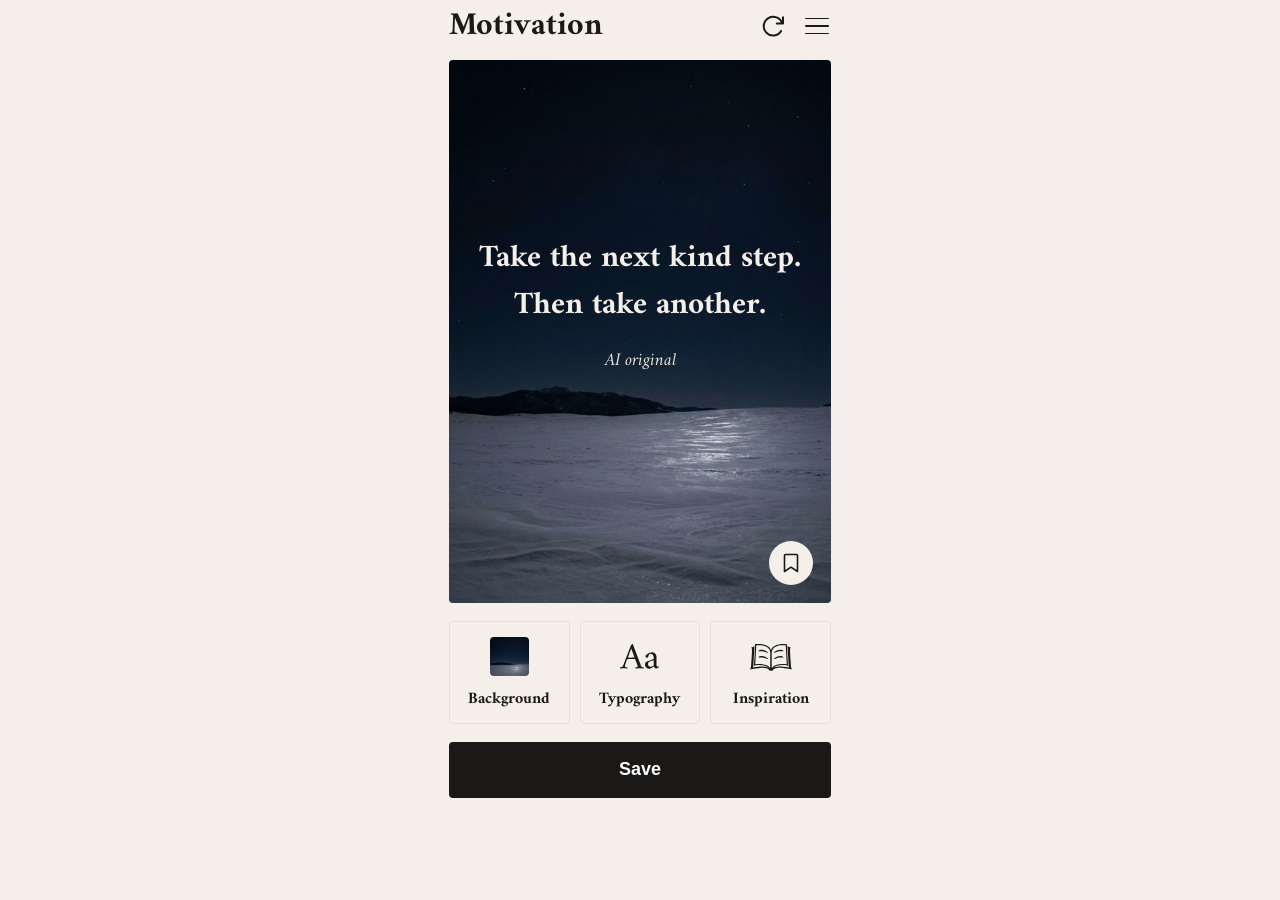
==== index.html @ f85e90f9 "Separate custom input guidance from built-in wallpaper text" ====
<!doctype html>
<html lang="en">
<head><meta charset="utf-8"><meta name="viewport" content="width=device-width, initial-scale=1, viewport-fit=cover"><meta name="theme-color" content="#F5EFE9"><title>Motivation</title><meta name="mobile-web-app-capable" content="yes"><meta name="apple-mobile-web-app-capable" content="yes"><meta name="apple-mobile-web-app-title" content="Motivation"><meta name="apple-mobile-web-app-status-bar-style" content="default"><link rel="manifest" href="app.webmanifest"><link rel="apple-touch-icon" sizes="180x180" href="assets/icons/apple-touch-icon.png"><link rel="icon" type="image/svg+xml" href="assets/icons/app-icon.svg"><link rel="stylesheet" href="styles.css?v=20261022-4"><script src="i18n.js?v=20261022-4" defer></script><script src="app.js?v=20261022-4" defer></script></head>
<body>
<div class="app">
<header class="header"><button class="brand" id="brand">Motivation</button><div class="header-actions"><button class="icon-button" id="refresh" aria-label="Refresh inspiration"><svg aria-hidden="true" width="30" height="30" viewBox="0 0 24 24" fill="none"><path d="M20 5v5h-5M19.3 10a7.5 7.5 0 1 0-.8 6" stroke="currentColor" stroke-width="1.6" stroke-linecap="round" stroke-linejoin="round"/></svg></button><button class="icon-button menu" id="menu" aria-label="Open menu"><span></span><span></span><span></span></button></div></header>
<main id="home">
<div class="preview-wrap"><div class="wallpaper"><img class="wallpaper-image" src="assets/provided-night-0.jpg" alt=""><div class="wallpaper-copy"><p class="quote"></p><p class="source"></p></div></div><div class="preview-actions"><button class="circle" id="favorite" aria-label="Add to favorites" aria-pressed="false"><svg aria-hidden="true" width="28" height="28" viewBox="0 0 28 28" fill="none" xmlns="http://www.w3.org/2000/svg">
            <path d="M8.5 5.5H19.5C20.0523 5.5 20.5 5.94772 20.5 6.5V22.5L14 18.2L7.5 22.5V6.5C7.5 5.94772 7.94772 5.5 8.5 5.5Z" stroke="#1A1918" stroke-width="1.6" stroke-linejoin="round"/>
          </svg></button></div></div>
<div class="entries"><button class="entry" data-open="image"><span class="entry-art" aria-hidden="true"><img class="entry-bg-image" id="entry-image" src="assets/provided-night-0.jpg" width="39" height="39" alt=""></span><span>Background</span></button><button class="entry" data-open="type"><span class="entry-art" aria-hidden="true"><img src="assets/icons/typography.svg" width="39" height="39" alt=""></span><span>Typography</span></button><button class="entry" data-open="ideas"><span class="entry-art" aria-hidden="true"><img class="is-ideas" src="assets/icons/inspiration.svg" width="42" height="42" alt=""></span><span>Inspiration</span></button></div>
<button class="primary" id="save">Save</button>
<p id="storage-error" class="error" role="status" hidden></p>
</main>

<section id="settings" class="settings" aria-labelledby="settings-title" hidden>
  <header class="page-heading"><button type="button" class="back-button" id="settings-back" aria-label="Back to home">‹</button><h1 id="settings-title">Settings</h1></header>
  <nav class="settings-list" aria-label="Settings">
    <button type="button" class="settings-row" data-settings="language"><span>Language</span><span class="row-detail"><span id="current-language">English</span> <span aria-hidden="true">›</span></span></button>
    <button type="button" class="settings-row" data-settings="favorites"><span>Favorites</span><span class="row-detail"><span id="favorites-count">0</span> <span aria-hidden="true">›</span></span></button>
    <button type="button" class="settings-row" data-settings="feedback"><span>Feedback</span><span aria-hidden="true">›</span></button>
    <button type="button" class="settings-row" data-settings="privacy"><span>Privacy Policy</span><span aria-hidden="true">›</span></button>
    <div class="settings-row version-row"><span>Version</span><span id="version-value" class="row-detail">Demo 0.1</span></div>
  </nav>
</section>
<section id="settings-detail" class="settings" aria-labelledby="detail-title" hidden>
  <header class="page-heading"><button type="button" class="back-button" id="detail-back" aria-label="Back to settings">‹</button><h1 id="detail-title">Favorites</h1></header>
  <div id="detail-favorites" class="detail-panel" hidden><div id="favorites-grid" class="favorites-grid"></div><div id="favorites-empty" class="empty-state"><img class="favorites-empty-icon" src="assets/icons/favorites-empty.png" alt="" aria-hidden="true"><h2>No favorites yet</h2><p>Tap the bookmark on a wallpaper to keep it here.</p><button type="button" class="primary" id="favorites-home">Create a wallpaper</button></div></div>
  <div id="detail-language" class="detail-panel" hidden><p class="helper">Built-in inspiration follows this language. Your own words stay unchanged.</p><div id="language-options" role="group" aria-label="Language"></div></div>
  <div id="detail-feedback" class="detail-panel" hidden><label for="feedback-input">Your feedback</label><textarea id="feedback-input" rows="6" placeholder="Tell us what could be better…"></textarea><p class="helper" id="feedback-note">Demo address only — this inbox does not receive messages.</p><p class="demo-email">feedback@motivation.example</p><button type="button" class="primary" id="copy-feedback">Copy feedback</button><p class="helper" id="feedback-status" role="status"></p></div>
  <div id="detail-privacy" class="detail-panel policy-copy" hidden><h2>About this demo</h2><p>This notice describes Demo 0.1 and its current behavior.</p><p>Every new visit starts with a new quote and background. Favorites and your language choice are kept.</p><h2>Data on this device</h2><p>Your current wallpaper, favorites and language choice are saved in this browser on this device. They are not synced to an account or another device. You can remove them by clearing this site’s browser data.</p><h2>Feedback</h2><p>Feedback is only copied when you ask. This demo does not submit it. The displayed email address is a placeholder, not a working inbox.</p><h2>Images and words</h2><p>Backgrounds and AI-written quotes are bundled with this demo. No live AI generation request is made when you choose them.</p><h2>Website hosting</h2><p>The website is hosted on GitHub Pages. GitHub may process technical request information under its own privacy policy. This notice does not describe GitHub’s practices.</p><h2>Before launch</h2><p>This notice must be updated if analytics, accounts, cloud storage, live AI or real feedback collection are added.</p></div>
</section>
<div id="editor" class="editor" role="dialog" aria-modal="true" aria-label="Wallpaper editor" hidden>
<button class="preview-backdrop" id="preview-close" aria-label="Close editor and return home"><span class="mini-preview"><div class="wallpaper"><img class="wallpaper-image" src="assets/provided-night-0.jpg" alt=""><div class="wallpaper-copy"><p class="quote"></p><p class="source"></p></div></div></span></button>
<section id="sheet" class="sheet">
<div class="sheet-heading"><button class="handle" id="handle" aria-label="Expand editor" aria-expanded="false"><span></span></button></div>
<div class="tabs" role="tablist" aria-label="Editor"><button id="tab-image" role="tab" aria-controls="panel-image" aria-selected="true" data-tab="image">Image</button><button id="tab-type" role="tab" aria-controls="panel-type" aria-selected="false" data-tab="type" tabindex="-1">Type</button><button id="tab-ideas" role="tab" aria-controls="panel-ideas" aria-selected="false" data-tab="ideas" tabindex="-1">Ideas</button></div>
<div class="sheet-content" id="sheet-content">
<section class="panel" id="panel-image" role="tabpanel" aria-labelledby="tab-image"><div class="image-grid"><button type="button" class="image-option" data-background="0" aria-label="Boat in night mist" aria-pressed="false"><img src="assets/provided-night-0.jpg" alt="" loading="lazy"><span class="selected-mark" aria-hidden="true">✓</span></button><button type="button" class="image-option" data-background="1" aria-label="Lone tree at night" aria-pressed="false"><img src="assets/provided-night-1.jpg" alt="" loading="lazy"><span class="selected-mark" aria-hidden="true">✓</span></button><button type="button" class="image-option" data-background="2" aria-label="Bamboo shadows by a window" aria-pressed="false"><img src="assets/provided-night-2.jpg" alt="" loading="lazy"><span class="selected-mark" aria-hidden="true">✓</span></button><button type="button" class="image-option" data-background="3" aria-label="Crescent over cold mountains" aria-pressed="false"><img src="assets/provided-night-3.jpg" alt="" loading="lazy"><span class="selected-mark" aria-hidden="true">✓</span></button><button type="button" class="image-option" data-background="4" aria-label="Light on a dark sea" aria-pressed="false"><img src="assets/provided-night-4.jpg" alt="" loading="lazy"><span class="selected-mark" aria-hidden="true">✓</span></button><button type="button" class="image-option" data-background="5" aria-label="Curtains in the night breeze" aria-pressed="false"><img src="assets/provided-night-5.jpg" alt="" loading="lazy"><span class="selected-mark" aria-hidden="true">✓</span></button><button type="button" class="image-option" data-background="6" aria-label="Snowfield at night" aria-pressed="false"><img src="assets/provided-night-6.jpg" alt="" loading="lazy"><span class="selected-mark" aria-hidden="true">✓</span></button><button type="button" class="image-option" data-background="7" aria-label="Dark vase and bare branches" aria-pressed="false"><img src="assets/provided-night-7.jpg" alt="" loading="lazy"><span class="selected-mark" aria-hidden="true">✓</span></button><button type="button" class="image-option" data-background="8" aria-label="Dunes beneath the stars" aria-pressed="false"><img src="assets/provided-night-8.jpg" alt="" loading="lazy"><span class="selected-mark" aria-hidden="true">✓</span></button><button type="button" class="image-option" data-background="9" aria-label="Reeds over a still pool" aria-pressed="false"><img src="assets/provided-night-9.jpg" alt="" loading="lazy"><span class="selected-mark" aria-hidden="true">✓</span></button><button type="button" class="image-option" data-background="10" aria-label="Pier in night mist" aria-pressed="false"><img src="assets/provided-night-10.jpg" alt="" loading="lazy"><span class="selected-mark" aria-hidden="true">✓</span></button><button type="button" class="image-option" data-background="11" aria-label="Ginkgo on dark stone" aria-pressed="false"><img src="assets/provided-night-11.jpg" alt="" loading="lazy"><span class="selected-mark" aria-hidden="true">✓</span></button><button type="button" class="image-option" data-background="12" aria-label="Burgundy vineyard" aria-pressed="false"><img class="img-thumb-pic" src="assets/rich-wine.jpg" alt="" loading="lazy"><span class="selected-mark" aria-hidden="true">✓</span></button><button type="button" class="image-option" data-background="13" aria-label="Indigo coast" aria-pressed="false"><img class="img-thumb-pic" src="assets/rich-indigo.jpg" alt="" loading="lazy"><span class="selected-mark" aria-hidden="true">✓</span></button><button type="button" class="image-option" data-background="14" aria-label="Emerald woodland" aria-pressed="false"><img class="img-thumb-pic" src="assets/rich-emerald.jpg" alt="" loading="lazy"><span class="selected-mark" aria-hidden="true">✓</span></button><button type="button" class="image-option" data-background="15" aria-label="Copper canyon" aria-pressed="false"><img class="img-thumb-pic" src="assets/rich-umber.jpg" alt="" loading="lazy"><span class="selected-mark" aria-hidden="true">✓</span></button><button type="button" class="image-option" data-background="16" aria-label="Violet still life" aria-pressed="false"><img class="img-thumb-pic" src="assets/rich-plum.jpg" alt="" loading="lazy"><span class="selected-mark" aria-hidden="true">✓</span></button><button type="button" class="image-option" data-background="17" aria-label="Golden autumn" aria-pressed="false"><img class="img-thumb-pic" src="assets/rich-ochre.jpg" alt="" loading="lazy"><span class="selected-mark" aria-hidden="true">✓</span></button><button type="button" class="image-option" data-background="18" aria-label="Teal lagoon" aria-pressed="false"><img class="img-thumb-pic" src="assets/rich-teal.jpg" alt="" loading="lazy"><span class="selected-mark" aria-hidden="true">✓</span></button><button type="button" class="image-option" data-background="19" aria-label="Slate lighthouse" aria-pressed="false"><img class="img-thumb-pic" src="assets/rich-slate.jpg" alt="" loading="lazy"><span class="selected-mark" aria-hidden="true">✓</span></button><button type="button" class="image-option" data-background="20" aria-label="Rose rooftops" aria-pressed="false"><img class="img-thumb-pic" src="assets/rich-rose.jpg" alt="" loading="lazy"><span class="selected-mark" aria-hidden="true">✓</span></button></div></section>
<section class="panel" id="panel-type" role="tabpanel" aria-labelledby="tab-type" hidden><label for="quote-input">Quote</label><textarea aria-describedby="text-limit" id="quote-input" rows="4" placeholder="Add your custom text / quote"></textarea><label for="source-input">Source</label><textarea aria-describedby="text-limit" id="source-input" rows="2" placeholder="Add your custom text / quote"></textarea><p class="helper" id="text-limit" role="status" hidden>Text limit reached. Remove some text to continue.</p><span id="alignment-label" class="field-label">Alignment</span><div class="alignment" role="group" aria-labelledby="alignment-label"><button type="button" data-align="left" aria-label="Align left" aria-pressed="false"><svg aria-hidden="true" width="18" height="16" viewBox="0 0 18 16" fill="none" xmlns="http://www.w3.org/2000/svg">
                  <rect x="0" y="0" width="18" height="1.6" rx="0.8" fill="#1A1918"/>
                  <rect x="0" y="4.8" width="11" height="1.6" rx="0.8" fill="#1A1918"/>
                  <rect x="0" y="9.6" width="14.5" height="1.6" rx="0.8" fill="#1A1918"/>
                  <rect x="0" y="14.4" width="14.5" height="1.6" rx="0.8" fill="#1A1918"/>
                </svg></button><button type="button" data-align="center" aria-label="Align center" aria-pressed="true"><svg aria-hidden="true" width="18" height="16" viewBox="0 0 18 16" fill="none" xmlns="http://www.w3.org/2000/svg">
                  <rect x="0" y="0" width="18" height="1.6" rx="0.8" fill="#1A1918"/>
                  <rect x="3.5" y="4.8" width="11" height="1.6" rx="0.8" fill="#1A1918"/>
                  <rect x="1.75" y="9.6" width="14.5" height="1.6" rx="0.8" fill="#1A1918"/>
                  <rect x="1.75" y="14.4" width="14.5" height="1.6" rx="0.8" fill="#1A1918"/>
                </svg></button><button type="button" data-align="right" aria-label="Align right" aria-pressed="false"><svg aria-hidden="true" width="18" height="16" viewBox="0 0 18 16" fill="none" xmlns="http://www.w3.org/2000/svg">
                  <rect x="0" y="0" width="18" height="1.6" rx="0.8" fill="#1A1918"/>
                  <rect x="7" y="4.8" width="11" height="1.6" rx="0.8" fill="#1A1918"/>
                  <rect x="3.5" y="9.6" width="14.5" height="1.6" rx="0.8" fill="#1A1918"/>
                  <rect x="3.5" y="14.4" width="14.5" height="1.6" rx="0.8" fill="#1A1918"/>
                </svg></button></div></section>
<section class="panel" id="panel-ideas" role="tabpanel" aria-labelledby="tab-ideas" hidden><div class="categories" role="group" aria-label="Quote categories"><button class="category" data-category="Recommended" aria-pressed="false">Recommended</button><button class="category" data-category="Philosophy" aria-pressed="false">Philosophy</button><button class="category" data-category="Motivation" aria-pressed="false">Motivation</button><button class="category" data-category="Love" aria-pressed="false">Love</button><button class="category" data-category="Family" aria-pressed="false">Family</button></div><div id="ideas-grid" class="ideas-grid"></div><p id="ideas-empty" class="helper" hidden>No quotes in this category yet.</p></section>
</div></section></div>
<div id="toast" class="toast" role="status" aria-live="polite" aria-atomic="true"><img id="toast-icon" src="assets/icons/toast-info.svg" data-info="assets/icons/toast-info.svg" data-success="assets/icons/toast-success.svg" width="28" height="28" alt="" aria-hidden="true"><span id="toast-message"></span></div>
</div></body></html>
---- styles.css ----
@font-face{font-family:Amiri;font-style:normal;font-weight:400;font-display:swap;src:url("assets/fonts/amiri-latin-400-normal.woff2") format("woff2")}
@font-face{font-family:Amiri;font-style:normal;font-weight:700;font-display:swap;src:url("assets/fonts/amiri-latin-700-normal.woff2") format("woff2")}
@font-face{font-family:Amiri;font-style:italic;font-weight:400;font-display:swap;src:url("assets/fonts/amiri-latin-400-italic.woff2") format("woff2")}
:root{--page:#F5EFE9;--ink:#1A1918;--secondary:#625F5D;--border:#E6E0DA;--input:rgba(255,255,255,.5);--serif:Amiri,Georgia,'Times New Roman',serif;--sans:-apple-system,BlinkMacSystemFont,'Helvetica Neue',sans-serif;--gutter:24px;color:var(--ink);font-family:var(--sans);background:var(--page);font-synthesis:none}
*{box-sizing:border-box}body{margin:0}button,textarea{font:inherit;color:inherit}button{cursor:pointer;touch-action:manipulation}button{border:0;background:transparent}button:active{opacity:.78}button:focus-visible{outline:2px solid var(--secondary);outline-offset:3px}button:disabled{cursor:wait;opacity:.5}[hidden]{display:none!important}.app{max-width:430px;margin:0 auto;min-height:100dvh;padding:env(safe-area-inset-top) var(--gutter) calc(32px + env(safe-area-inset-bottom))}.header{display:flex;align-items:center;justify-content:space-between;margin-bottom:16px;height:52px}.brand{font:700 32px/1 var(--serif);padding:0;min-height:44px}.icon-button{width:44px;height:44px;display:flex;align-items:center;justify-content:center}.menu{flex-direction:column;gap:5px;margin-right:-8px}.menu span{width:18px;height:1.5px;background:var(--ink);border-radius:1px}.preview-wrap{position:relative}.wallpaper{position:relative;width:100%;aspect-ratio:342/486;border-radius:4px;overflow:hidden;container-type:inline-size;background:#ddd}.wallpaper-image{position:absolute;inset:0;width:100%;height:100%;object-fit:cover}.wallpaper-copy{color:#F5EFE9;position:absolute;left:12.28%;right:12.28%;top:30%;max-height:51%;overflow:auto;scrollbar-width:thin;text-align:center;overflow-wrap:anywhere}.quote{font:700 8.187cqw/1.5 var(--serif);white-space:pre-wrap;margin:0}.source{font:italic 400 4.678cqw/1.25 var(--serif);margin:5.26cqw 0 0;color:#E6E0DA;white-space:pre-wrap}.source:empty{display:none}.preview-actions{position:absolute;right:18px;bottom:18px;display:flex;gap:10px}.circle{width:44px;height:44px;background:var(--page);border-radius:50%;display:grid;place-items:center}.circle[aria-pressed=true] svg path{fill:var(--ink)}.entries{display:grid;grid-template-columns:repeat(3,minmax(0,1fr));gap:10px;margin:18px 0}.entry{min-width:0;height:103px;border:1px solid var(--border);border-radius:4px;display:flex;flex-direction:column;align-items:center;justify-content:center;gap:12px;padding:12px 2px;font:700 16px/20px var(--serif)}.entry>img{width:39px;height:39px;object-fit:cover;border-radius:4px}.entry>svg{height:39px}.aa{font:400 39px/39px var(--serif)}.primary{width:100%;height:56px;background:var(--ink);color:white;font-size:18px;font-weight:700;border-radius:4px}.error{font-size:13px;line-height:20px;color:#9C3B32;margin-top:12px}.editor{position:fixed;inset:0;z-index:10;background:transparent;width:min(100%,430px);margin:auto;height:var(--editor-height,100dvh)}.preview-backdrop{z-index:0;position:absolute;inset:calc(68px + env(safe-area-inset-top)) 0 auto;width:100%;height:calc(41% - 68px - env(safe-area-inset-top));display:flex;align-items:center;justify-content:center;padding-top:0}.mini-preview{display:block;width:38%;max-height:90%}.mini-preview .wallpaper-copy{scrollbar-width:none}.sheet{z-index:1;position:absolute;bottom:0;width:100%;height:59%;background:var(--page);box-shadow:0 0 40px rgba(128,64,0,.1);border-radius:4px 4px 0 0;display:flex;flex-direction:column;transition:height .24s cubic-bezier(.22,1,.36,1)}.sheet.expanded{height:calc(100% - 20px - env(safe-area-inset-top))}.sheet.dragging{transition:none}.sheet-heading{position:relative;height:44px;flex-shrink:0;display:flex;justify-content:center}.handle{width:130px;height:44px;display:grid;place-items:center;touch-action:none}.handle span{width:46px;height:4px;background:#C4BFBA;border-radius:3px}.tabs{height:48px;flex-shrink:0;display:flex;justify-content:center;border-bottom:1px solid var(--border)}.tabs button{width:88px;font:700 18px/24px var(--serif);position:relative;min-height:44px}.tabs button[aria-selected=true]:after{content:'';position:absolute;width:48px;height:4px;background:var(--ink);bottom:0;left:50%;transform:translateX(-50%)}.sheet-content{overflow:auto;overscroll-behavior:contain;flex:1;padding:24px var(--gutter) calc(24px + env(safe-area-inset-bottom))}.image-grid{display:grid;grid-template-columns:repeat(3,minmax(0,1fr));gap:10px}.image-option{position:relative;aspect-ratio:107/190;padding:0;border-radius:4px;overflow:hidden;background:#D9D9D9}.image-option img{width:100%;height:100%;object-fit:cover;display:block}.image-option[aria-pressed=true]{box-shadow:0 0 0 2px var(--ink);outline-offset:4px}.selected-mark{display:none;position:absolute;right:6px;bottom:6px;width:22px;height:22px;align-items:center;justify-content:center;background:var(--page);border-radius:50%;font-size:14px}.image-option[aria-pressed=true] .selected-mark{display:flex}label,.field-label{display:block;font:700 16px/20px var(--serif);margin-bottom:10px}textarea{display:block;width:100%;resize:vertical;background:var(--input);border:1px solid var(--border);border-radius:4px;padding:10px 18px;font:400 16px/24px var(--sans);margin:0 0 18px;min-height:68px}textarea::placeholder{color:#827B74;opacity:1}textarea:focus{outline:1px solid var(--secondary);border-color:var(--secondary)}#quote-input{min-height:116px;color:#C4BFBA}#quote-input::placeholder{color:#C4BFBA}.alignment{display:grid;grid-template-columns:repeat(3,1fr);height:56px;padding:5px;border:1px solid var(--border);background:var(--input);border-radius:4px}.alignment button{height:44px;border:1px solid transparent;border-radius:4px;display:grid;place-items:center}.alignment button[aria-pressed=true]{background:var(--page);border-color:var(--border)}.categories{display:flex;gap:10px;overflow:auto;margin:0 calc(-1 * var(--gutter)) 16px;padding:0 var(--gutter) 4px;scrollbar-width:thin}.category{flex-shrink:0;min-height:44px;padding:0 14px;border:1px solid var(--border);border-radius:4px;background:#F7F1EA;color:var(--secondary);font-size:14px}.category[aria-pressed=true]{color:white;background:var(--ink);border-color:var(--ink)}.ideas-grid{display:grid;grid-template-columns:repeat(2,minmax(0,1fr));gap:10px;align-items:start}.idea{padding:18px;border:1px solid var(--border);border-radius:4px;font:400 16px/24px var(--serif);overflow-wrap:anywhere;min-height:100px}.idea[aria-pressed=true]{border-color:var(--ink);background:var(--input);box-shadow:inset 0 0 0 .5px var(--ink)}.idea-source{display:block;font:italic 12px/18px var(--serif);color:var(--secondary)}.idea-source:before{content:'';display:block;width:24px;height:1px;background:var(--border);margin:10px auto 6px}.helper{font-size:13px;line-height:20px;color:var(--secondary);margin-top:18px}.toast{position:fixed;z-index:30;top:calc(24px + env(safe-area-inset-top));bottom:auto;left:50%;transform:translate(-50%,-12px);display:flex;align-items:center;gap:12px;width:max-content;max-width:calc(min(100vw,430px) - 48px);border:0;border-radius:4px;background:var(--ink);color:#fff;padding:12px;font:400 18px/24px var(--sans);opacity:0;pointer-events:none;transition:opacity .2s,transform .2s;text-align:left}#toast-icon{width:28px;height:28px;flex:0 0 28px}#toast-message{min-width:0;overflow-wrap:anywhere;white-space:normal}.toast.visible{opacity:1;transform:translate(-50%,0)}
@media(max-width:350px){:root{--gutter:16px}.app{padding-top:env(safe-area-inset-top)}.entry{font-size:15px}.idea{padding:14px}}
@media(prefers-reduced-motion:reduce){*,*:before,*:after{transition:none!important;scroll-behavior:auto!important}}

.wallpaper:after{content:"";position:absolute;inset:0;background:linear-gradient(transparent,rgba(0,0,0,.12),transparent);pointer-events:none}.wallpaper-copy{z-index:1}

body.editing #home{visibility:hidden}

/* Settings use the existing page surface, spacing, border and type roles. */
.settings{min-height:70dvh}.page-heading{display:flex;align-items:center;gap:12px;margin:0 0 24px;min-height:52px}.page-heading h1{font:700 28px/36px var(--serif);margin:0}.back-button{min-width:44px;min-height:44px;font:32px/1 var(--sans);margin-left:-12px}.settings-list{border-top:1px solid var(--border)}.settings-row{display:flex;justify-content:space-between;align-items:center;gap:16px;width:100%;min-height:60px;padding:16px 0;border-bottom:1px solid var(--border);text-align:left;font-size:16px}.row-detail{display:flex;gap:12px;align-items:center;color:var(--secondary);font-size:14px}.version-row{cursor:default}.favorites-grid{display:grid;grid-template-columns:repeat(2,minmax(0,1fr));gap:18px 10px}.favorite-item{min-width:0}.favorite-restore{display:block;width:100%;padding:0;border-radius:4px}.favorite-remove{font-size:13px;min-height:44px;color:var(--secondary);text-decoration:underline;text-underline-offset:4px}.empty-state{padding:40px 0;text-align:center}.empty-state h2{font:700 24px/32px var(--serif);margin:0 0 12px}.empty-state p,.policy-copy p{font-size:14px;line-height:24px;color:var(--secondary);margin:0 0 24px}.empty-state .primary{margin-top:12px}.policy-copy h2{font:700 20px/28px var(--serif);margin:24px 0 12px}
/* Shared reference-space padding: 24 px top/sides; 10 px above actions. */
.wallpaper-copy{inset:7.01754cqw 7.01754cqw 21.05263cqw;max-height:none;display:flex;flex-direction:column;justify-content:center;overflow:hidden}.quote,.source{flex-shrink:0}
.entry>svg{width:39px;height:39px;flex-shrink:0}

.fit-measure{position:fixed;left:-10000px;top:0;width:342px;visibility:hidden;pointer-events:none;contain:layout style}.demo-email{font-size:14px;overflow-wrap:anywhere;margin:0 0 24px;color:var(--secondary)}.entry{font-size:clamp(12px,3.8vw,16px);overflow-wrap:anywhere}.entry>span:last-child{max-width:100%;line-height:20px}.category{max-width:100%;white-space:nowrap}.settings-row>span{min-width:0;overflow-wrap:anywhere}

.language-check{visibility:hidden}.settings-row[aria-pressed=true] .language-check{visibility:visible}

.entry-art{width:42px;height:42px;flex:0 0 42px;display:grid;place-items:center}.entry-art img{display:block;width:39px;height:39px;object-fit:contain}.entry-art img.is-ideas{width:42px;height:42px}.entry-art .entry-bg-image{object-fit:cover;border-radius:4px}

.transition-wallpaper{position:fixed;z-index:0;transform-origin:top left;pointer-events:none;margin:0}.editor.is-transitioning{pointer-events:none}

.idea-column{display:flex;flex-direction:column;gap:10px;min-width:0}.idea-column .idea{width:100%;flex-shrink:0}#source-input,#source-input::placeholder{color:#C4BFBA}.tabs button:focus,.tabs button:focus-visible{outline:0;box-shadow:none}.tabs button:focus-visible{text-decoration:underline;text-underline-offset:6px}.tabs button{-webkit-tap-highlight-color:transparent}

.editor:focus,.editor:focus-visible{outline:none;box-shadow:none}

.entries{margin-top:18px}.preview-backdrop{align-items:flex-start}

/* Confirmed header spacing and Favorites empty state. */
.header{margin-bottom:8px}.header-actions{display:flex;align-items:center;gap:0}.preview-backdrop{top:calc(60px + env(safe-area-inset-top));height:calc(41% - 60px - env(safe-area-inset-top))}.empty-state h2{margin-bottom:6px}.favorites-empty-icon{display:block;width:160px;height:auto;object-fit:contain;margin:0 auto 24px}

/* Larger header symbols, icon-only saved wallpaper actions, Type editing state. */
.menu{gap:6px}.menu span{width:24px;height:1.6px}.empty-state h2{margin-bottom:3px}.empty-state p{font-size:15px}.favorite-item{position:relative}.favorite-remove{position:absolute;right:10px;bottom:10px;padding:0;text-decoration:none}.favorite-remove[aria-pressed=true] svg path{fill:var(--ink)}
#quote-input,#source-input{color:var(--ink)}#quote-input::placeholder,#source-input::placeholder{color:#C4BFBA}
body.editing.editing-type .header{visibility:hidden}body.editing.editing-type .preview-backdrop{top:env(safe-area-inset-top);height:calc(41% - env(safe-area-inset-top))}
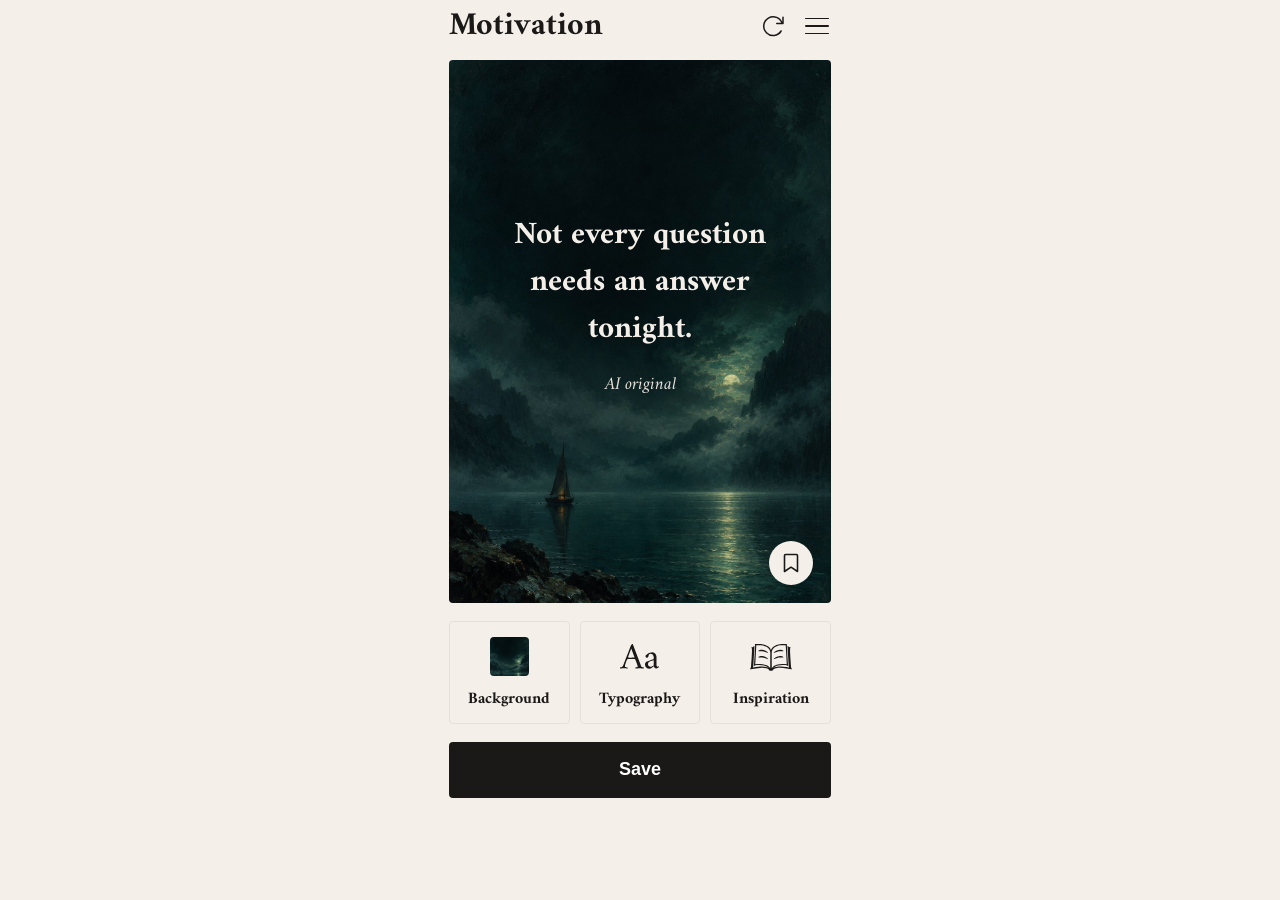
==== commit cb56196d: "Keep enlarged refresh icon stroke at 1.5px" ====
--- a/index.html
+++ b/index.html
@@ -1,9 +1,9 @@
 <!doctype html>
 <html lang="en">
-<head><meta charset="utf-8"><meta name="viewport" content="width=device-width, initial-scale=1, viewport-fit=cover"><meta name="theme-color" content="#F5EFE9"><title>Motivation</title><meta name="mobile-web-app-capable" content="yes"><meta name="apple-mobile-web-app-capable" content="yes"><meta name="apple-mobile-web-app-title" content="Motivation"><meta name="apple-mobile-web-app-status-bar-style" content="default"><link rel="manifest" href="app.webmanifest"><link rel="apple-touch-icon" sizes="180x180" href="assets/icons/apple-touch-icon.png"><link rel="icon" type="image/svg+xml" href="assets/icons/app-icon.svg"><link rel="stylesheet" href="styles.css?v=20261022-4"><script src="i18n.js?v=20261022-4" defer></script><script src="app.js?v=20261022-4" defer></script></head>
+<head><meta charset="utf-8"><meta name="viewport" content="width=device-width, initial-scale=1, viewport-fit=cover"><meta name="theme-color" content="#F5EFE9"><title>Motivation</title><meta name="mobile-web-app-capable" content="yes"><meta name="apple-mobile-web-app-capable" content="yes"><meta name="apple-mobile-web-app-title" content="Motivation"><meta name="apple-mobile-web-app-status-bar-style" content="default"><link rel="manifest" href="app.webmanifest"><link rel="apple-touch-icon" sizes="180x180" href="assets/icons/apple-touch-icon.png"><link rel="icon" type="image/svg+xml" href="assets/icons/app-icon.svg"><link rel="stylesheet" href="styles.css?v=20261022-5"><script src="i18n.js?v=20261022-5" defer></script><script src="app.js?v=20261022-5" defer></script></head>
 <body>
 <div class="app">
-<header class="header"><button class="brand" id="brand">Motivation</button><div class="header-actions"><button class="icon-button" id="refresh" aria-label="Refresh inspiration"><svg aria-hidden="true" width="30" height="30" viewBox="0 0 24 24" fill="none"><path d="M20 5v5h-5M19.3 10a7.5 7.5 0 1 0-.8 6" stroke="currentColor" stroke-width="1.6" stroke-linecap="round" stroke-linejoin="round"/></svg></button><button class="icon-button menu" id="menu" aria-label="Open menu"><span></span><span></span><span></span></button></div></header>
+<header class="header"><button class="brand" id="brand">Motivation</button><div class="header-actions"><button class="icon-button" id="refresh" aria-label="Refresh inspiration"><svg aria-hidden="true" width="30" height="30" viewBox="0 0 24 24" fill="none"><path d="M20 5v5h-5M19.3 10a7.5 7.5 0 1 0-.8 6" stroke="currentColor" stroke-width="1.5" vector-effect="non-scaling-stroke" stroke-linecap="round" stroke-linejoin="round"/></svg></button><button class="icon-button menu" id="menu" aria-label="Open menu"><span></span><span></span><span></span></button></div></header>
 <main id="home">
 <div class="preview-wrap"><div class="wallpaper"><img class="wallpaper-image" src="assets/provided-night-0.jpg" alt=""><div class="wallpaper-copy"><p class="quote"></p><p class="source"></p></div></div><div class="preview-actions"><button class="circle" id="favorite" aria-label="Add to favorites" aria-pressed="false"><svg aria-hidden="true" width="28" height="28" viewBox="0 0 28 28" fill="none" xmlns="http://www.w3.org/2000/svg">
             <path d="M8.5 5.5H19.5C20.0523 5.5 20.5 5.94772 20.5 6.5V22.5L14 18.2L7.5 22.5V6.5C7.5 5.94772 7.94772 5.5 8.5 5.5Z" stroke="#1A1918" stroke-width="1.6" stroke-linejoin="round"/>
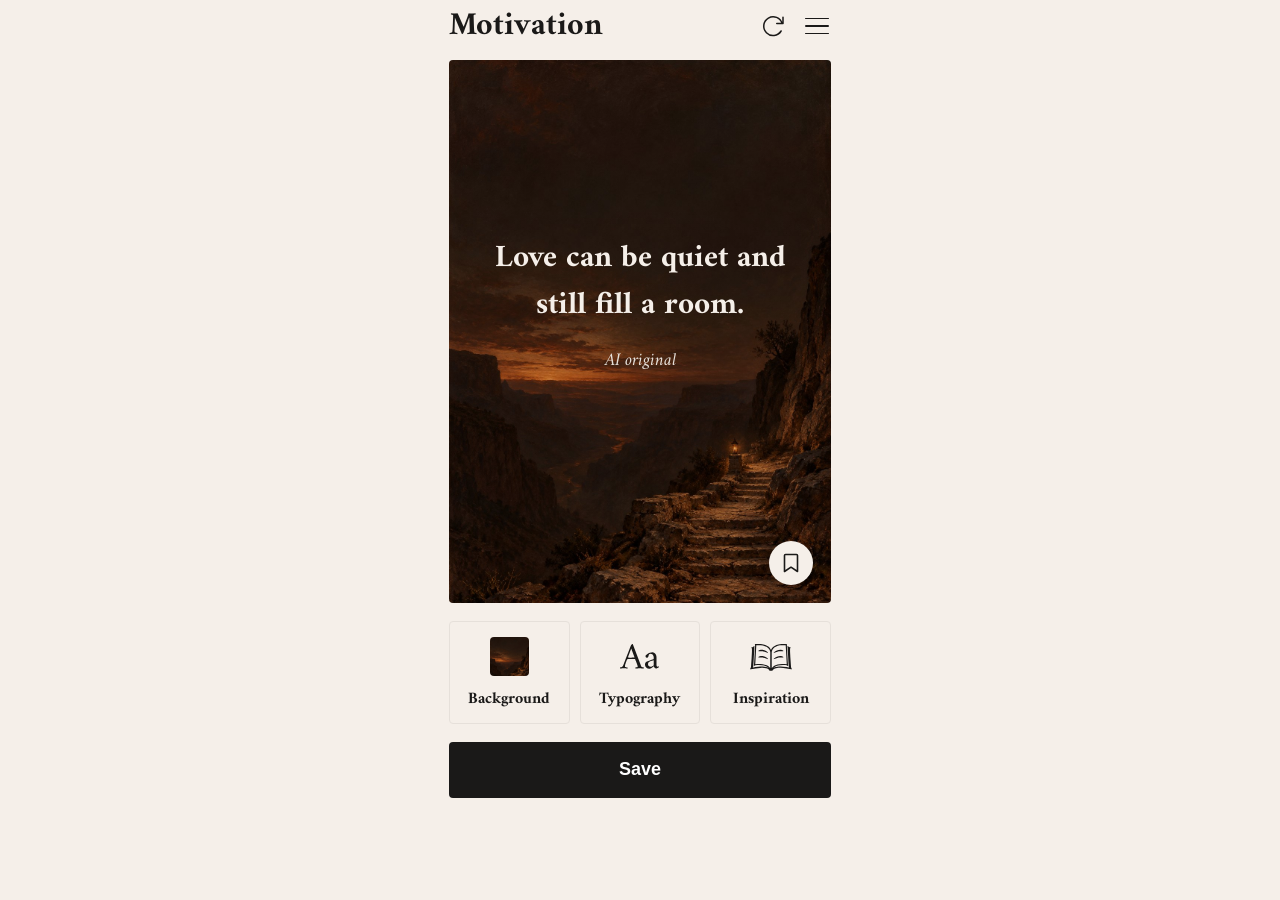
==== commit c87610cb: "Fix Type preview spacing and remove return-focus entry outlines" ====
--- a/index.html
+++ b/index.html
@@ -1,6 +1,6 @@
 <!doctype html>
 <html lang="en">
-<head><meta charset="utf-8"><meta name="viewport" content="width=device-width, initial-scale=1, viewport-fit=cover"><meta name="theme-color" content="#F5EFE9"><title>Motivation</title><meta name="mobile-web-app-capable" content="yes"><meta name="apple-mobile-web-app-capable" content="yes"><meta name="apple-mobile-web-app-title" content="Motivation"><meta name="apple-mobile-web-app-status-bar-style" content="default"><link rel="manifest" href="app.webmanifest"><link rel="apple-touch-icon" sizes="180x180" href="assets/icons/apple-touch-icon.png"><link rel="icon" type="image/svg+xml" href="assets/icons/app-icon.svg"><link rel="stylesheet" href="styles.css?v=20261022-5"><script src="i18n.js?v=20261022-5" defer></script><script src="app.js?v=20261022-5" defer></script></head>
+<head><meta charset="utf-8"><meta name="viewport" content="width=device-width, initial-scale=1, viewport-fit=cover"><meta name="theme-color" content="#F5EFE9"><title>Motivation</title><meta name="mobile-web-app-capable" content="yes"><meta name="apple-mobile-web-app-capable" content="yes"><meta name="apple-mobile-web-app-title" content="Motivation"><meta name="apple-mobile-web-app-status-bar-style" content="default"><link rel="manifest" href="app.webmanifest"><link rel="apple-touch-icon" sizes="180x180" href="assets/icons/apple-touch-icon.png"><link rel="icon" type="image/svg+xml" href="assets/icons/app-icon.svg"><link rel="stylesheet" href="styles.css?v=20261022-6"><script src="i18n.js?v=20261022-6" defer></script><script src="app.js?v=20261022-6" defer></script></head>
 <body>
 <div class="app">
 <header class="header"><button class="brand" id="brand">Motivation</button><div class="header-actions"><button class="icon-button" id="refresh" aria-label="Refresh inspiration"><svg aria-hidden="true" width="30" height="30" viewBox="0 0 24 24" fill="none"><path d="M20 5v5h-5M19.3 10a7.5 7.5 0 1 0-.8 6" stroke="currentColor" stroke-width="1.5" vector-effect="non-scaling-stroke" stroke-linecap="round" stroke-linejoin="round"/></svg></button><button class="icon-button menu" id="menu" aria-label="Open menu"><span></span><span></span><span></span></button></div></header>
--- a/styles.css
+++ b/styles.css
@@ -37,3 +37,10 @@
 .menu{gap:6px}.menu span{width:24px;height:1.6px}.empty-state h2{margin-bottom:3px}.empty-state p{font-size:15px}.favorite-item{position:relative}.favorite-remove{position:absolute;right:10px;bottom:10px;padding:0;text-decoration:none}.favorite-remove[aria-pressed=true] svg path{fill:var(--ink)}
 #quote-input,#source-input{color:var(--ink)}#quote-input::placeholder,#source-input::placeholder{color:#C4BFBA}
 body.editing.editing-type .header{visibility:hidden}body.editing.editing-type .preview-backdrop{top:env(safe-area-inset-top);height:calc(41% - env(safe-area-inset-top))}
+
+/* Entries are actions, never visually selected after returning from the sheet. */
+.entry:focus,.entry:focus-visible{outline:none;box-shadow:none;border-color:var(--border)}.entry:focus-visible>span:last-child{text-decoration:underline;text-underline-offset:4px}.entry{-webkit-tap-highlight-color:transparent}
+body.editing.editing-type .preview-backdrop{top:calc(24px + env(safe-area-inset-top));height:calc(41% - 42px - env(safe-area-inset-top))}
+body.editing.editing-type .mini-preview{height:100%;width:auto;max-height:none;max-width:calc(100% - 48px);aspect-ratio:342/486}body.editing.editing-type .mini-preview .wallpaper{height:100%}
+
+body.editing.editing-type .preview-backdrop{padding:0}
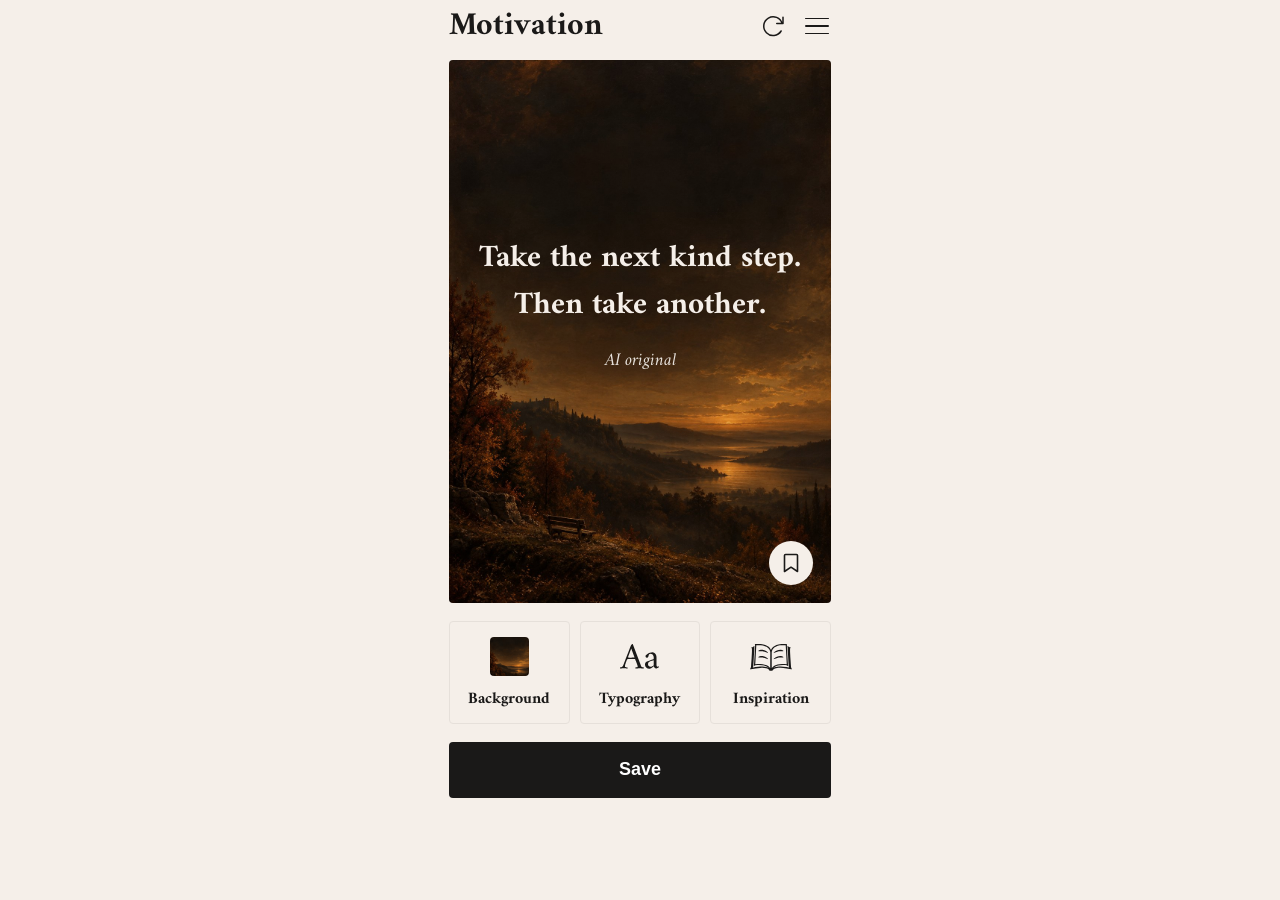
==== commit a9e310c7: "Scale Type preview to actual space above the sheet" ====
--- a/index.html
+++ b/index.html
@@ -1,6 +1,6 @@
 <!doctype html>
 <html lang="en">
-<head><meta charset="utf-8"><meta name="viewport" content="width=device-width, initial-scale=1, viewport-fit=cover"><meta name="theme-color" content="#F5EFE9"><title>Motivation</title><meta name="mobile-web-app-capable" content="yes"><meta name="apple-mobile-web-app-capable" content="yes"><meta name="apple-mobile-web-app-title" content="Motivation"><meta name="apple-mobile-web-app-status-bar-style" content="default"><link rel="manifest" href="app.webmanifest"><link rel="apple-touch-icon" sizes="180x180" href="assets/icons/apple-touch-icon.png"><link rel="icon" type="image/svg+xml" href="assets/icons/app-icon.svg"><link rel="stylesheet" href="styles.css?v=20261022-6"><script src="i18n.js?v=20261022-6" defer></script><script src="app.js?v=20261022-6" defer></script></head>
+<head><meta charset="utf-8"><meta name="viewport" content="width=device-width, initial-scale=1, viewport-fit=cover"><meta name="theme-color" content="#F5EFE9"><title>Motivation</title><meta name="mobile-web-app-capable" content="yes"><meta name="apple-mobile-web-app-capable" content="yes"><meta name="apple-mobile-web-app-title" content="Motivation"><meta name="apple-mobile-web-app-status-bar-style" content="default"><link rel="manifest" href="app.webmanifest"><link rel="apple-touch-icon" sizes="180x180" href="assets/icons/apple-touch-icon.png"><link rel="icon" type="image/svg+xml" href="assets/icons/app-icon.svg"><link rel="stylesheet" href="styles.css?v=20261022-7"><script src="i18n.js?v=20261022-7" defer></script><script src="app.js?v=20261022-7" defer></script></head>
 <body>
 <div class="app">
 <header class="header"><button class="brand" id="brand">Motivation</button><div class="header-actions"><button class="icon-button" id="refresh" aria-label="Refresh inspiration"><svg aria-hidden="true" width="30" height="30" viewBox="0 0 24 24" fill="none"><path d="M20 5v5h-5M19.3 10a7.5 7.5 0 1 0-.8 6" stroke="currentColor" stroke-width="1.5" vector-effect="non-scaling-stroke" stroke-linecap="round" stroke-linejoin="round"/></svg></button><button class="icon-button menu" id="menu" aria-label="Open menu"><span></span><span></span><span></span></button></div></header>
--- a/styles.css
+++ b/styles.css
@@ -44,3 +44,6 @@
 body.editing.editing-type .mini-preview{height:100%;width:auto;max-height:none;max-width:calc(100% - 48px);aspect-ratio:342/486}body.editing.editing-type .mini-preview .wallpaper{height:100%}
 
 body.editing.editing-type .preview-backdrop{padding:0}
+
+/* Size from the sheet’s measured position, preserving the full wallpaper ratio. */
+body.editing.editing-type .preview-backdrop{height:var(--type-preview-height,0px)}body.editing.editing-type .mini-preview{width:var(--type-preview-width,0px);height:var(--type-preview-height,0px);max-width:none;flex:none}
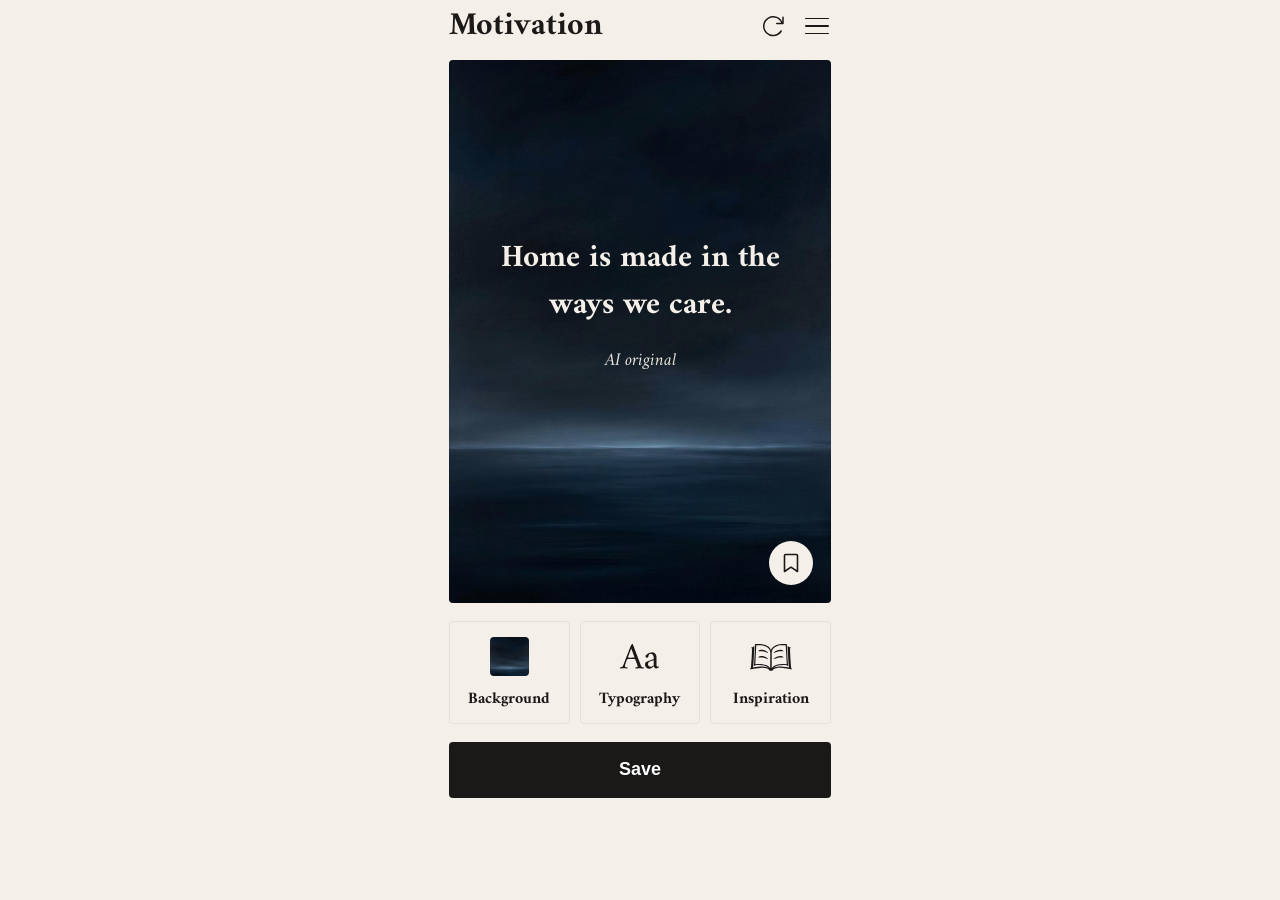
==== commit fd5cd56c: "Add subtle black skeleton and white shimmer for background loading" ====
--- a/index.html
+++ b/index.html
@@ -1,6 +1,6 @@
 <!doctype html>
 <html lang="en">
-<head><meta charset="utf-8"><meta name="viewport" content="width=device-width, initial-scale=1, viewport-fit=cover"><meta name="theme-color" content="#F5EFE9"><title>Motivation</title><meta name="mobile-web-app-capable" content="yes"><meta name="apple-mobile-web-app-capable" content="yes"><meta name="apple-mobile-web-app-title" content="Motivation"><meta name="apple-mobile-web-app-status-bar-style" content="default"><link rel="manifest" href="app.webmanifest"><link rel="apple-touch-icon" sizes="180x180" href="assets/icons/apple-touch-icon.png"><link rel="icon" type="image/svg+xml" href="assets/icons/app-icon.svg"><link rel="stylesheet" href="styles.css?v=20261022-7"><script src="i18n.js?v=20261022-7" defer></script><script src="app.js?v=20261022-7" defer></script></head>
+<head><meta charset="utf-8"><meta name="viewport" content="width=device-width, initial-scale=1, viewport-fit=cover"><meta name="theme-color" content="#F5EFE9"><title>Motivation</title><meta name="mobile-web-app-capable" content="yes"><meta name="apple-mobile-web-app-capable" content="yes"><meta name="apple-mobile-web-app-title" content="Motivation"><meta name="apple-mobile-web-app-status-bar-style" content="default"><link rel="manifest" href="app.webmanifest"><link rel="apple-touch-icon" sizes="180x180" href="assets/icons/apple-touch-icon.png"><link rel="icon" type="image/svg+xml" href="assets/icons/app-icon.svg"><link rel="stylesheet" href="styles.css?v=20261022-8"><script src="i18n.js?v=20261022-8" defer></script><script src="app.js?v=20261022-8" defer></script></head>
 <body>
 <div class="app">
 <header class="header"><button class="brand" id="brand">Motivation</button><div class="header-actions"><button class="icon-button" id="refresh" aria-label="Refresh inspiration"><svg aria-hidden="true" width="30" height="30" viewBox="0 0 24 24" fill="none"><path d="M20 5v5h-5M19.3 10a7.5 7.5 0 1 0-.8 6" stroke="currentColor" stroke-width="1.5" vector-effect="non-scaling-stroke" stroke-linecap="round" stroke-linejoin="round"/></svg></button><button class="icon-button menu" id="menu" aria-label="Open menu"><span></span><span></span><span></span></button></div></header>
--- a/styles.css
+++ b/styles.css
@@ -47,3 +47,6 @@
 
 /* Size from the sheet’s measured position, preserving the full wallpaper ratio. */
 body.editing.editing-type .preview-backdrop{height:var(--type-preview-height,0px)}body.editing.editing-type .mini-preview{width:var(--type-preview-width,0px);height:var(--type-preview-height,0px);max-width:none;flex:none}
+
+/* Background loading: 5% black skeleton with a white sweep. */
+.entry-art{position:relative;overflow:hidden;border-radius:4px}.wallpaper.image-loading,.image-option.image-loading,.entry-art.image-loading{background:rgba(0,0,0,.05)}.image-loading>.wallpaper-image,.image-loading>img{opacity:0}.image-loading::after{content:'';position:absolute;inset:0;pointer-events:none;background:linear-gradient(105deg,transparent 25%,rgba(255,255,255,.7) 50%,transparent 75%);transform:translateX(-100%);animation:background-sweep 1.4s ease-in-out infinite}.wallpaper.image-loading .wallpaper-copy{z-index:1}@keyframes background-sweep{to{transform:translateX(100%)}}@media(prefers-reduced-motion:reduce){.image-loading::after{animation:none;transform:none;opacity:.35}}
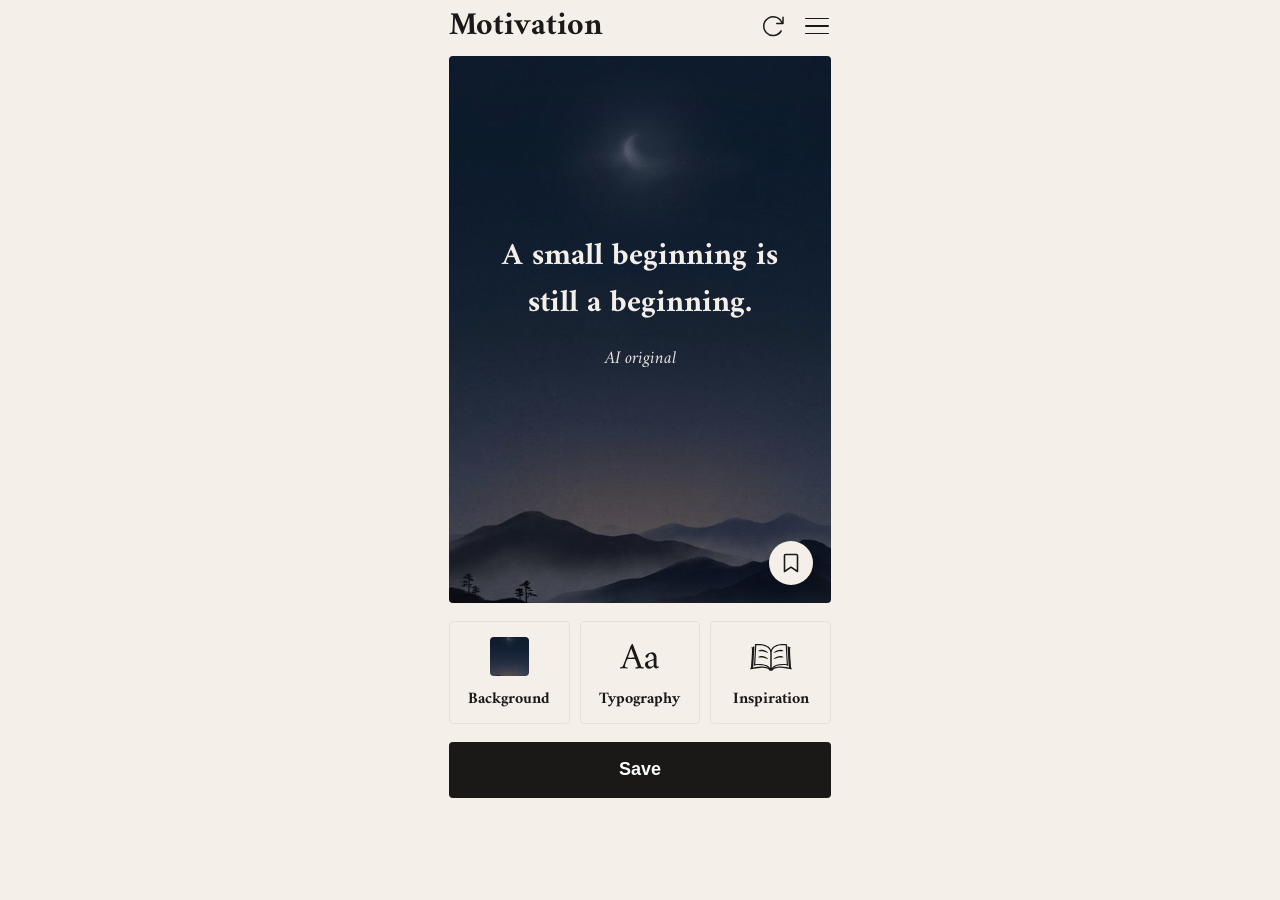
==== commit 64eca059: "Extend home wallpaper upward by four pixels" ====
--- a/index.html
+++ b/index.html
@@ -1,6 +1,6 @@
 <!doctype html>
 <html lang="en">
-<head><meta charset="utf-8"><meta name="viewport" content="width=device-width, initial-scale=1, viewport-fit=cover"><meta name="theme-color" content="#F5EFE9"><title>Motivation</title><meta name="mobile-web-app-capable" content="yes"><meta name="apple-mobile-web-app-capable" content="yes"><meta name="apple-mobile-web-app-title" content="Motivation"><meta name="apple-mobile-web-app-status-bar-style" content="default"><link rel="manifest" href="app.webmanifest"><link rel="apple-touch-icon" sizes="180x180" href="assets/icons/apple-touch-icon.png"><link rel="icon" type="image/svg+xml" href="assets/icons/app-icon.svg"><link rel="stylesheet" href="styles.css?v=20261022-8"><script src="i18n.js?v=20261022-8" defer></script><script src="app.js?v=20261022-8" defer></script></head>
+<head><meta charset="utf-8"><meta name="viewport" content="width=device-width, initial-scale=1, viewport-fit=cover"><meta name="theme-color" content="#F5EFE9"><title>Motivation</title><meta name="mobile-web-app-capable" content="yes"><meta name="apple-mobile-web-app-capable" content="yes"><meta name="apple-mobile-web-app-title" content="Motivation"><meta name="apple-mobile-web-app-status-bar-style" content="default"><link rel="manifest" href="app.webmanifest"><link rel="apple-touch-icon" sizes="180x180" href="assets/icons/apple-touch-icon.png"><link rel="icon" type="image/svg+xml" href="assets/icons/app-icon.svg"><link rel="stylesheet" href="styles.css?v=20261022-9"><script src="i18n.js?v=20261022-9" defer></script><script src="app.js?v=20261022-9" defer></script></head>
 <body>
 <div class="app">
 <header class="header"><button class="brand" id="brand">Motivation</button><div class="header-actions"><button class="icon-button" id="refresh" aria-label="Refresh inspiration"><svg aria-hidden="true" width="30" height="30" viewBox="0 0 24 24" fill="none"><path d="M20 5v5h-5M19.3 10a7.5 7.5 0 1 0-.8 6" stroke="currentColor" stroke-width="1.5" vector-effect="non-scaling-stroke" stroke-linecap="round" stroke-linejoin="round"/></svg></button><button class="icon-button menu" id="menu" aria-label="Open menu"><span></span><span></span><span></span></button></div></header>
--- a/styles.css
+++ b/styles.css
@@ -50,3 +50,6 @@
 
 /* Background loading: 5% black skeleton with a white sweep. */
 .entry-art{position:relative;overflow:hidden;border-radius:4px}.wallpaper.image-loading,.image-option.image-loading,.entry-art.image-loading{background:rgba(0,0,0,.05)}.image-loading>.wallpaper-image,.image-loading>img{opacity:0}.image-loading::after{content:'';position:absolute;inset:0;pointer-events:none;background:linear-gradient(105deg,transparent 25%,rgba(255,255,255,.7) 50%,transparent 75%);transform:translateX(-100%);animation:background-sweep 1.4s ease-in-out infinite}.wallpaper.image-loading .wallpaper-copy{z-index:1}@keyframes background-sweep{to{transform:translateX(100%)}}@media(prefers-reduced-motion:reduce){.image-loading::after{animation:none;transform:none;opacity:.35}}
+
+/* Extend only the home artwork upward by 4px; retain its bottom and entry spacing. */
+.header{margin-bottom:4px}#home .preview-wrap{container-type:inline-size}#home .wallpaper{aspect-ratio:auto;height:calc(142.105263cqw + 4px)}
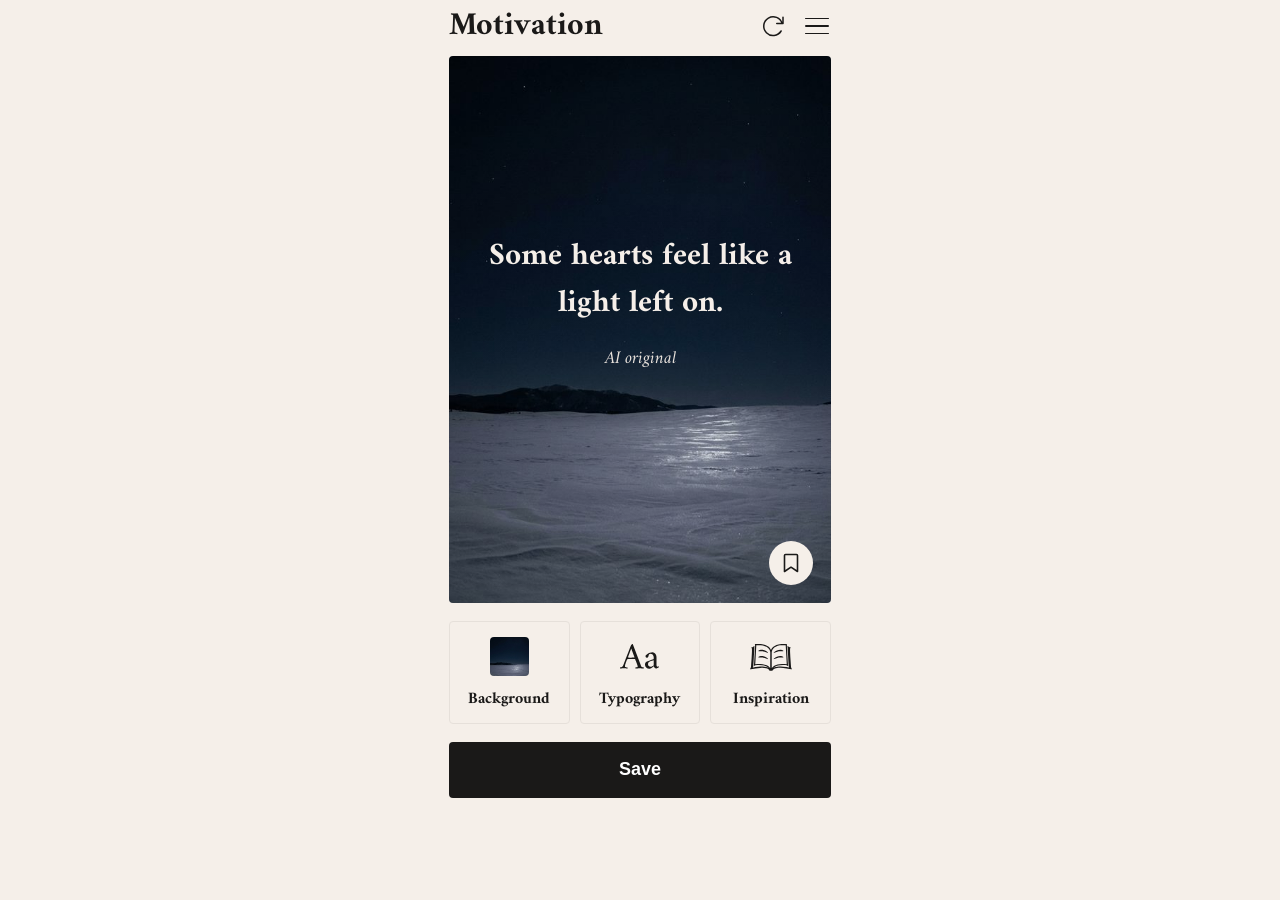
==== commit 6ba8b8fb: "Soften loading shimmer and enable broader sheet drag gestures" ====
--- a/index.html
+++ b/index.html
@@ -1,6 +1,6 @@
 <!doctype html>
 <html lang="en">
-<head><meta charset="utf-8"><meta name="viewport" content="width=device-width, initial-scale=1, viewport-fit=cover"><meta name="theme-color" content="#F5EFE9"><title>Motivation</title><meta name="mobile-web-app-capable" content="yes"><meta name="apple-mobile-web-app-capable" content="yes"><meta name="apple-mobile-web-app-title" content="Motivation"><meta name="apple-mobile-web-app-status-bar-style" content="default"><link rel="manifest" href="app.webmanifest"><link rel="apple-touch-icon" sizes="180x180" href="assets/icons/apple-touch-icon.png"><link rel="icon" type="image/svg+xml" href="assets/icons/app-icon.svg"><link rel="stylesheet" href="styles.css?v=20261022-9"><script src="i18n.js?v=20261022-9" defer></script><script src="app.js?v=20261022-9" defer></script></head>
+<head><meta charset="utf-8"><meta name="viewport" content="width=device-width, initial-scale=1, viewport-fit=cover"><meta name="theme-color" content="#F5EFE9"><title>Motivation</title><meta name="mobile-web-app-capable" content="yes"><meta name="apple-mobile-web-app-capable" content="yes"><meta name="apple-mobile-web-app-title" content="Motivation"><meta name="apple-mobile-web-app-status-bar-style" content="default"><link rel="manifest" href="app.webmanifest"><link rel="apple-touch-icon" sizes="180x180" href="assets/icons/apple-touch-icon.png"><link rel="icon" type="image/svg+xml" href="assets/icons/app-icon.svg"><link rel="stylesheet" href="styles.css?v=20261022-10"><script src="i18n.js?v=20261022-10" defer></script><script src="app.js?v=20261022-10" defer></script></head>
 <body>
 <div class="app">
 <header class="header"><button class="brand" id="brand">Motivation</button><div class="header-actions"><button class="icon-button" id="refresh" aria-label="Refresh inspiration"><svg aria-hidden="true" width="30" height="30" viewBox="0 0 24 24" fill="none"><path d="M20 5v5h-5M19.3 10a7.5 7.5 0 1 0-.8 6" stroke="currentColor" stroke-width="1.5" vector-effect="non-scaling-stroke" stroke-linecap="round" stroke-linejoin="round"/></svg></button><button class="icon-button menu" id="menu" aria-label="Open menu"><span></span><span></span><span></span></button></div></header>
--- a/styles.css
+++ b/styles.css
@@ -49,7 +49,9 @@
 body.editing.editing-type .preview-backdrop{height:var(--type-preview-height,0px)}body.editing.editing-type .mini-preview{width:var(--type-preview-width,0px);height:var(--type-preview-height,0px);max-width:none;flex:none}
 
 /* Background loading: 5% black skeleton with a white sweep. */
-.entry-art{position:relative;overflow:hidden;border-radius:4px}.wallpaper.image-loading,.image-option.image-loading,.entry-art.image-loading{background:rgba(0,0,0,.05)}.image-loading>.wallpaper-image,.image-loading>img{opacity:0}.image-loading::after{content:'';position:absolute;inset:0;pointer-events:none;background:linear-gradient(105deg,transparent 25%,rgba(255,255,255,.7) 50%,transparent 75%);transform:translateX(-100%);animation:background-sweep 1.4s ease-in-out infinite}.wallpaper.image-loading .wallpaper-copy{z-index:1}@keyframes background-sweep{to{transform:translateX(100%)}}@media(prefers-reduced-motion:reduce){.image-loading::after{animation:none;transform:none;opacity:.35}}
+.entry-art{position:relative;overflow:hidden;border-radius:4px}.wallpaper.image-loading,.image-option.image-loading,.entry-art.image-loading{background:rgba(0,0,0,.05)}.image-loading>.wallpaper-image,.image-loading>img{opacity:0}.image-loading::after{content:'';position:absolute;inset:0;pointer-events:none;background:linear-gradient(105deg,transparent 25%,rgba(255,255,255,.35) 50%,transparent 75%);transform:translateX(-100%);animation:background-sweep 1.4s ease-in-out infinite}.wallpaper.image-loading .wallpaper-copy{z-index:1}@keyframes background-sweep{to{transform:translateX(100%)}}@media(prefers-reduced-motion:reduce){.image-loading::after{animation:none;transform:none;opacity:.35}}
 
 /* Extend only the home artwork upward by 4px; retain its bottom and entry spacing. */
 .header{margin-bottom:4px}#home .preview-wrap{container-type:inline-size}#home .wallpaper{aspect-ratio:auto;height:calc(142.105263cqw + 4px)}
+
+.sheet-heading,.tabs{touch-action:none;user-select:none;-webkit-user-select:none}
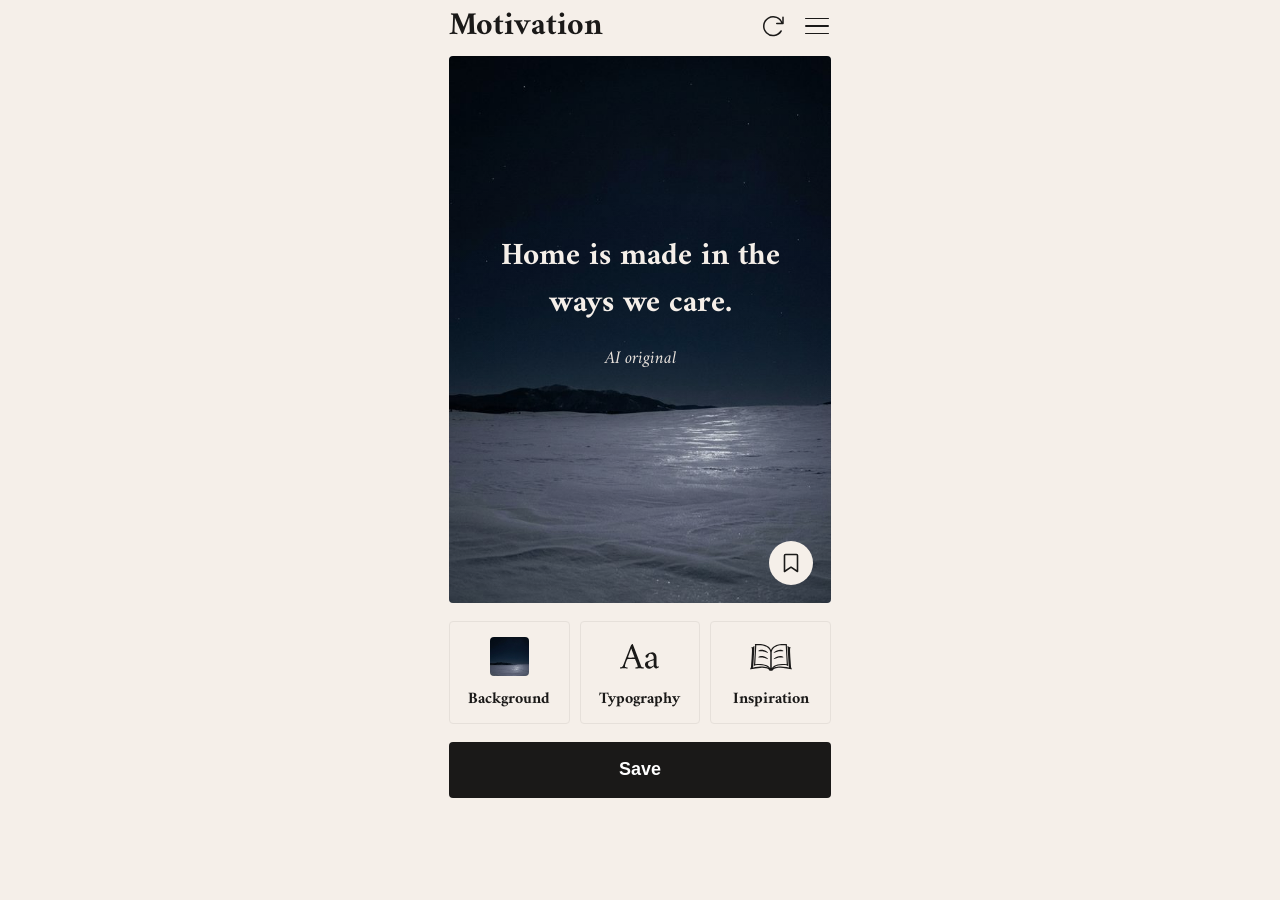
==== commit b95863b8: "Unify artwork preview and hidden header across editor tabs" ====
--- a/index.html
+++ b/index.html
@@ -1,6 +1,6 @@
 <!doctype html>
 <html lang="en">
-<head><meta charset="utf-8"><meta name="viewport" content="width=device-width, initial-scale=1, viewport-fit=cover"><meta name="theme-color" content="#F5EFE9"><title>Motivation</title><meta name="mobile-web-app-capable" content="yes"><meta name="apple-mobile-web-app-capable" content="yes"><meta name="apple-mobile-web-app-title" content="Motivation"><meta name="apple-mobile-web-app-status-bar-style" content="default"><link rel="manifest" href="app.webmanifest"><link rel="apple-touch-icon" sizes="180x180" href="assets/icons/apple-touch-icon.png"><link rel="icon" type="image/svg+xml" href="assets/icons/app-icon.svg"><link rel="stylesheet" href="styles.css?v=20261022-10"><script src="i18n.js?v=20261022-10" defer></script><script src="app.js?v=20261022-10" defer></script></head>
+<head><meta charset="utf-8"><meta name="viewport" content="width=device-width, initial-scale=1, viewport-fit=cover"><meta name="theme-color" content="#F5EFE9"><title>Motivation</title><meta name="mobile-web-app-capable" content="yes"><meta name="apple-mobile-web-app-capable" content="yes"><meta name="apple-mobile-web-app-title" content="Motivation"><meta name="apple-mobile-web-app-status-bar-style" content="default"><link rel="manifest" href="app.webmanifest"><link rel="apple-touch-icon" sizes="180x180" href="assets/icons/apple-touch-icon.png"><link rel="icon" type="image/svg+xml" href="assets/icons/app-icon.svg"><link rel="stylesheet" href="styles.css?v=20261022-11"><script src="i18n.js?v=20261022-11" defer></script><script src="app.js?v=20261022-11" defer></script></head>
 <body>
 <div class="app">
 <header class="header"><button class="brand" id="brand">Motivation</button><div class="header-actions"><button class="icon-button" id="refresh" aria-label="Refresh inspiration"><svg aria-hidden="true" width="30" height="30" viewBox="0 0 24 24" fill="none"><path d="M20 5v5h-5M19.3 10a7.5 7.5 0 1 0-.8 6" stroke="currentColor" stroke-width="1.5" vector-effect="non-scaling-stroke" stroke-linecap="round" stroke-linejoin="round"/></svg></button><button class="icon-button menu" id="menu" aria-label="Open menu"><span></span><span></span><span></span></button></div></header>
--- a/styles.css
+++ b/styles.css
@@ -36,17 +36,17 @@
 /* Larger header symbols, icon-only saved wallpaper actions, Type editing state. */
 .menu{gap:6px}.menu span{width:24px;height:1.6px}.empty-state h2{margin-bottom:3px}.empty-state p{font-size:15px}.favorite-item{position:relative}.favorite-remove{position:absolute;right:10px;bottom:10px;padding:0;text-decoration:none}.favorite-remove[aria-pressed=true] svg path{fill:var(--ink)}
 #quote-input,#source-input{color:var(--ink)}#quote-input::placeholder,#source-input::placeholder{color:#C4BFBA}
-body.editing.editing-type .header{visibility:hidden}body.editing.editing-type .preview-backdrop{top:env(safe-area-inset-top);height:calc(41% - env(safe-area-inset-top))}
+body.editing .header{visibility:hidden}body.editing .preview-backdrop{top:env(safe-area-inset-top);height:calc(41% - env(safe-area-inset-top))}
 
 /* Entries are actions, never visually selected after returning from the sheet. */
 .entry:focus,.entry:focus-visible{outline:none;box-shadow:none;border-color:var(--border)}.entry:focus-visible>span:last-child{text-decoration:underline;text-underline-offset:4px}.entry{-webkit-tap-highlight-color:transparent}
-body.editing.editing-type .preview-backdrop{top:calc(24px + env(safe-area-inset-top));height:calc(41% - 42px - env(safe-area-inset-top))}
-body.editing.editing-type .mini-preview{height:100%;width:auto;max-height:none;max-width:calc(100% - 48px);aspect-ratio:342/486}body.editing.editing-type .mini-preview .wallpaper{height:100%}
+body.editing .preview-backdrop{top:calc(24px + env(safe-area-inset-top));height:calc(41% - 42px - env(safe-area-inset-top))}
+body.editing .mini-preview{height:100%;width:auto;max-height:none;max-width:calc(100% - 48px);aspect-ratio:342/486}body.editing .mini-preview .wallpaper{height:100%}
 
-body.editing.editing-type .preview-backdrop{padding:0}
+body.editing .preview-backdrop{padding:0}
 
 /* Size from the sheet’s measured position, preserving the full wallpaper ratio. */
-body.editing.editing-type .preview-backdrop{height:var(--type-preview-height,0px)}body.editing.editing-type .mini-preview{width:var(--type-preview-width,0px);height:var(--type-preview-height,0px);max-width:none;flex:none}
+body.editing .preview-backdrop{height:var(--editor-preview-height,0px)}body.editing .mini-preview{width:var(--editor-preview-width,0px);height:var(--editor-preview-height,0px);max-width:none;flex:none}
 
 /* Background loading: 5% black skeleton with a white sweep. */
 .entry-art{position:relative;overflow:hidden;border-radius:4px}.wallpaper.image-loading,.image-option.image-loading,.entry-art.image-loading{background:rgba(0,0,0,.05)}.image-loading>.wallpaper-image,.image-loading>img{opacity:0}.image-loading::after{content:'';position:absolute;inset:0;pointer-events:none;background:linear-gradient(105deg,transparent 25%,rgba(255,255,255,.35) 50%,transparent 75%);transform:translateX(-100%);animation:background-sweep 1.4s ease-in-out infinite}.wallpaper.image-loading .wallpaper-copy{z-index:1}@keyframes background-sweep{to{transform:translateX(100%)}}@media(prefers-reduced-motion:reduce){.image-loading::after{animation:none;transform:none;opacity:.35}}
